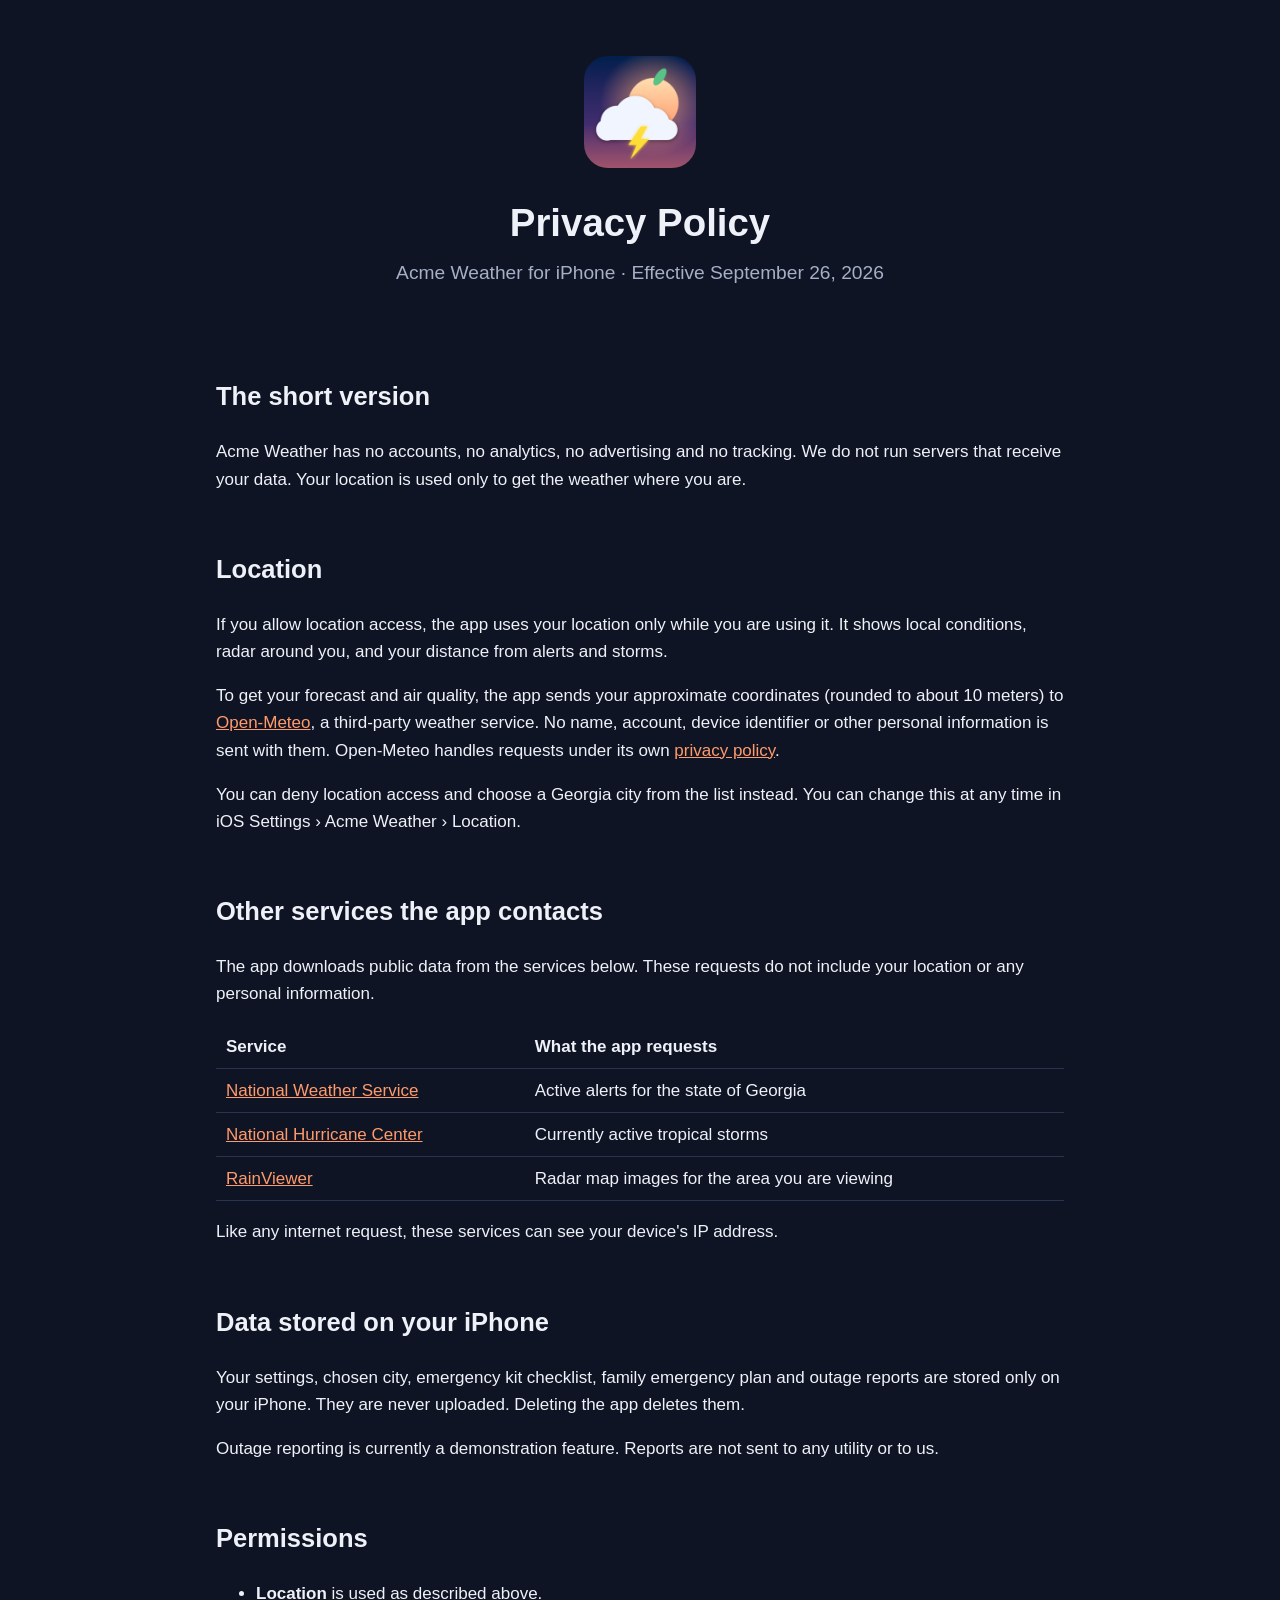
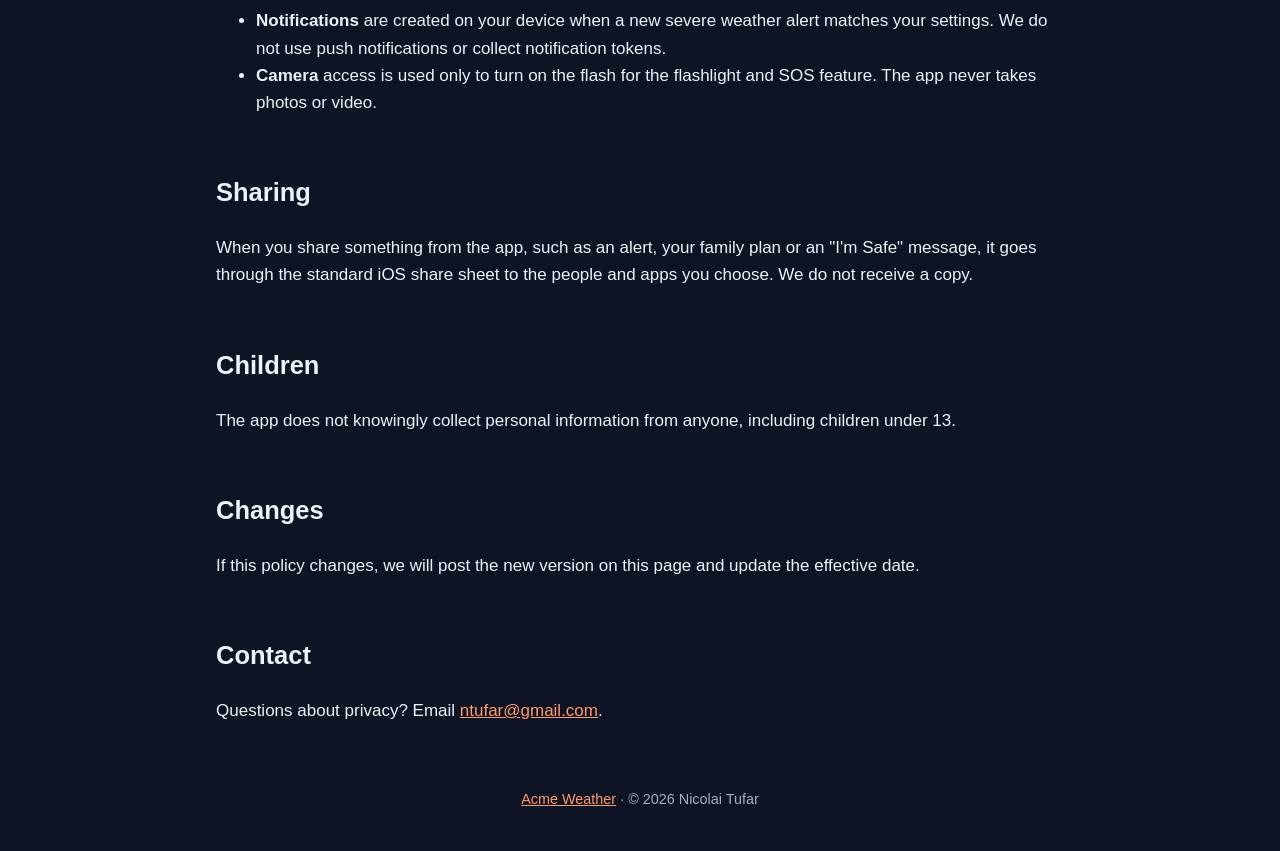
==== docs/privacy.html @ cc200127 "Add GitHub Pages site with support page and privacy policy Also set the real contact address in the " ====
<!doctype html>
<html lang="en">
<head>
  <meta charset="utf-8">
  <meta name="viewport" content="width=device-width, initial-scale=1">
  <title>Privacy Policy — Acme Weather</title>
  <link rel="icon" href="images/icon.png">
  <link rel="stylesheet" href="style.css">
</head>
<body>
  <div class="wrap">
    <header>
      <a href="./"><img class="icon" src="images/icon.png" alt="Acme Weather app icon"></a>
      <h1>Privacy Policy</h1>
      <p class="tagline">Acme Weather for iPhone · Effective September 26, 2026</p>
    </header>

    <h2>The short version</h2>
    <p>Acme Weather has no accounts, no analytics, no advertising and no tracking. We do not run servers that receive your data. Your location is used only to get the weather where you are.</p>

    <h2>Location</h2>
    <p>If you allow location access, the app uses your location only while you are using it. It shows local conditions, radar around you, and your distance from alerts and storms.</p>
    <p>To get your forecast and air quality, the app sends your approximate coordinates (rounded to about 10 meters) to <a href="https://open-meteo.com">Open-Meteo</a>, a third-party weather service. No name, account, device identifier or other personal information is sent with them. Open-Meteo handles requests under its own <a href="https://open-meteo.com/en/terms#privacy">privacy policy</a>.</p>
    <p>You can deny location access and choose a Georgia city from the list instead. You can change this at any time in iOS Settings › Acme Weather › Location.</p>

    <h2>Other services the app contacts</h2>
    <p>The app downloads public data from the services below. These requests do not include your location or any personal information.</p>
    <table>
      <tr><th>Service</th><th>What the app requests</th></tr>
      <tr><td><a href="https://www.weather.gov">National Weather Service</a></td><td>Active alerts for the state of Georgia</td></tr>
      <tr><td><a href="https://www.nhc.noaa.gov">National Hurricane Center</a></td><td>Currently active tropical storms</td></tr>
      <tr><td><a href="https://www.rainviewer.com">RainViewer</a></td><td>Radar map images for the area you are viewing</td></tr>
    </table>
    <p>Like any internet request, these services can see your device's IP address.</p>

    <h2>Data stored on your iPhone</h2>
    <p>Your settings, chosen city, emergency kit checklist, family emergency plan and outage reports are stored only on your iPhone. They are never uploaded. Deleting the app deletes them.</p>
    <p>Outage reporting is currently a demonstration feature. Reports are not sent to any utility or to us.</p>

    <h2>Permissions</h2>
    <ul>
      <li><strong>Location</strong> is used as described above.</li>
      <li><strong>Notifications</strong> are created on your device when a new severe weather alert matches your settings. We do not use push notifications or collect notification tokens.</li>
      <li><strong>Camera</strong> access is used only to turn on the flash for the flashlight and SOS feature. The app never takes photos or video.</li>
    </ul>

    <h2>Sharing</h2>
    <p>When you share something from the app, such as an alert, your family plan or an "I'm Safe" message, it goes through the standard iOS share sheet to the people and apps you choose. We do not receive a copy.</p>

    <h2>Children</h2>
    <p>The app does not knowingly collect personal information from anyone, including children under 13.</p>

    <h2>Changes</h2>
    <p>If this policy changes, we will post the new version on this page and update the effective date.</p>

    <h2>Contact</h2>
    <p>Questions about privacy? Email <a href="mailto:ntufar@gmail.com">ntufar@gmail.com</a>.</p>

    <footer>
      <a href="./">Acme Weather</a> · © 2026 Nicolai Tufar
    </footer>
  </div>
</body>
</html>
---- docs/style.css ----
:root {
  --bg: #0f1424;
  --surface: #1a2138;
  --text: #eef1f8;
  --muted: #a6afc6;
  --accent: #ff9a6b;
  --border: #2a3350;
}
* { box-sizing: border-box; }
body {
  margin: 0;
  background: var(--bg);
  color: var(--text);
  font: 17px/1.6 -apple-system, BlinkMacSystemFont, "Segoe UI", Roboto, sans-serif;
}
a { color: var(--accent); }
.wrap { max-width: 880px; margin: 0 auto; padding: 0 16px; }
header { padding: 56px 0 32px; text-align: center; }
header img.icon { width: 112px; height: 112px; border-radius: 24px; }
h1 { font-size: 2.4rem; margin: 16px 0 4px; }
h2 { margin-top: 2.2em; }
.tagline { color: var(--muted); font-size: 1.2rem; margin: 0; }
nav { margin-top: 20px; display: flex; gap: 20px; justify-content: center; flex-wrap: wrap; }
.shots { display: flex; gap: 16px; overflow-x: auto; padding: 8px 0 16px; scroll-snap-type: x mandatory; }
.shots img { width: 220px; flex: none; border-radius: 22px; border: 1px solid var(--border); scroll-snap-align: start; }
.features { display: grid; grid-template-columns: repeat(auto-fit, minmax(240px, 1fr)); gap: 16px; }
.card { background: var(--surface); border: 1px solid var(--border); border-radius: 16px; padding: 18px 20px; }
.card h3 { margin: 0 0 6px; }
.card p { margin: 0; color: var(--muted); }
table { border-collapse: collapse; width: 100%; }
th, td { text-align: left; padding: 8px 10px; border-bottom: 1px solid var(--border); vertical-align: top; }
.muted { color: var(--muted); }
footer { margin: 64px 0 40px; color: var(--muted); font-size: 0.9rem; text-align: center; }
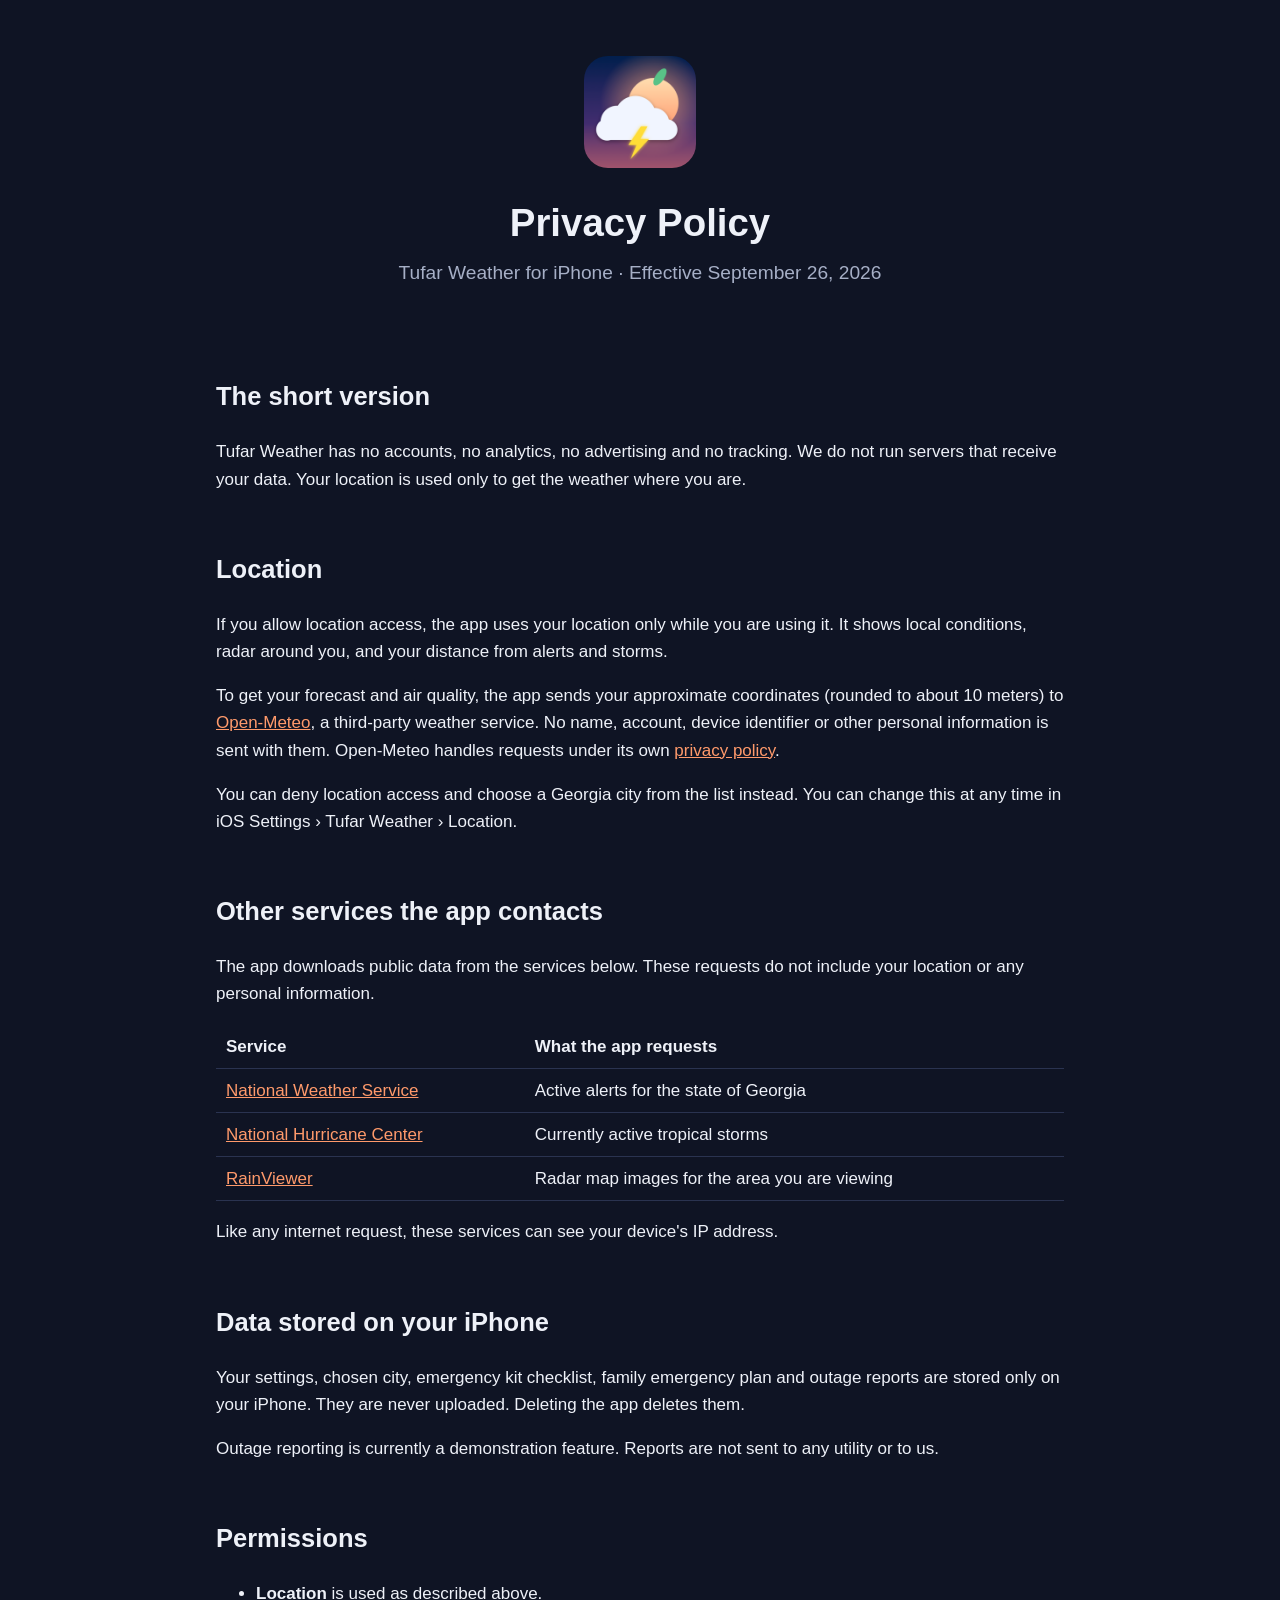
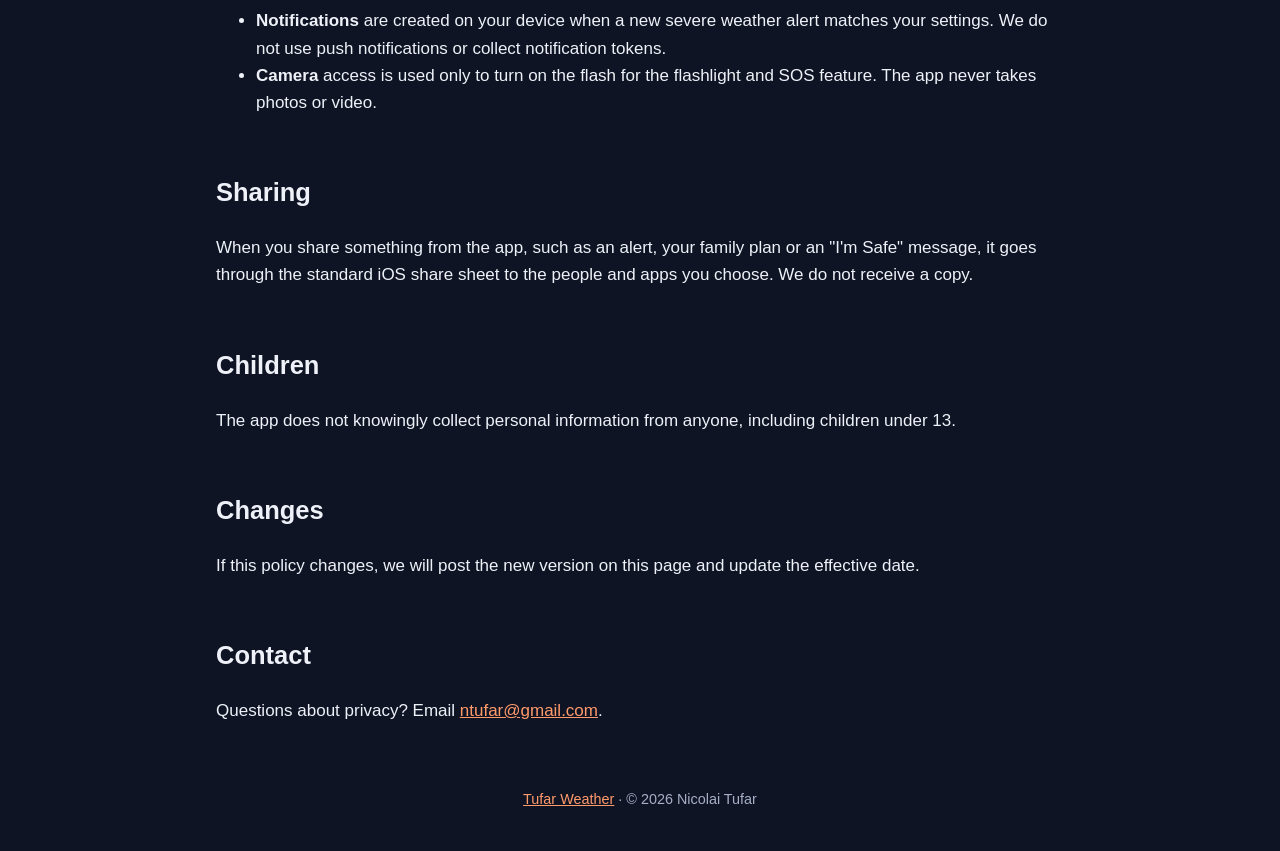
==== commit 9ada7f34: "Rename app to Tufar Weather Acme Weather is taken on the App Store. Update the display name, permiss" ====
--- a/docs/privacy.html
+++ b/docs/privacy.html
@@ -3,25 +3,25 @@
 <head>
   <meta charset="utf-8">
   <meta name="viewport" content="width=device-width, initial-scale=1">
-  <title>Privacy Policy — Acme Weather</title>
+  <title>Privacy Policy — Tufar Weather</title>
   <link rel="icon" href="images/icon.png">
   <link rel="stylesheet" href="style.css">
 </head>
 <body>
   <div class="wrap">
     <header>
-      <a href="./"><img class="icon" src="images/icon.png" alt="Acme Weather app icon"></a>
+      <a href="./"><img class="icon" src="images/icon.png" alt="Tufar Weather app icon"></a>
       <h1>Privacy Policy</h1>
-      <p class="tagline">Acme Weather for iPhone · Effective September 26, 2026</p>
+      <p class="tagline">Tufar Weather for iPhone · Effective September 26, 2026</p>
     </header>
 
     <h2>The short version</h2>
-    <p>Acme Weather has no accounts, no analytics, no advertising and no tracking. We do not run servers that receive your data. Your location is used only to get the weather where you are.</p>
+    <p>Tufar Weather has no accounts, no analytics, no advertising and no tracking. We do not run servers that receive your data. Your location is used only to get the weather where you are.</p>
 
     <h2>Location</h2>
     <p>If you allow location access, the app uses your location only while you are using it. It shows local conditions, radar around you, and your distance from alerts and storms.</p>
     <p>To get your forecast and air quality, the app sends your approximate coordinates (rounded to about 10 meters) to <a href="https://open-meteo.com">Open-Meteo</a>, a third-party weather service. No name, account, device identifier or other personal information is sent with them. Open-Meteo handles requests under its own <a href="https://open-meteo.com/en/terms#privacy">privacy policy</a>.</p>
-    <p>You can deny location access and choose a Georgia city from the list instead. You can change this at any time in iOS Settings › Acme Weather › Location.</p>
+    <p>You can deny location access and choose a Georgia city from the list instead. You can change this at any time in iOS Settings › Tufar Weather › Location.</p>
 
     <h2>Other services the app contacts</h2>
     <p>The app downloads public data from the services below. These requests do not include your location or any personal information.</p>
@@ -57,7 +57,7 @@
     <p>Questions about privacy? Email <a href="mailto:ntufar@gmail.com">ntufar@gmail.com</a>.</p>
 
     <footer>
-      <a href="./">Acme Weather</a> · © 2026 Nicolai Tufar
+      <a href="./">Tufar Weather</a> · © 2026 Nicolai Tufar
     </footer>
   </div>
 </body>
